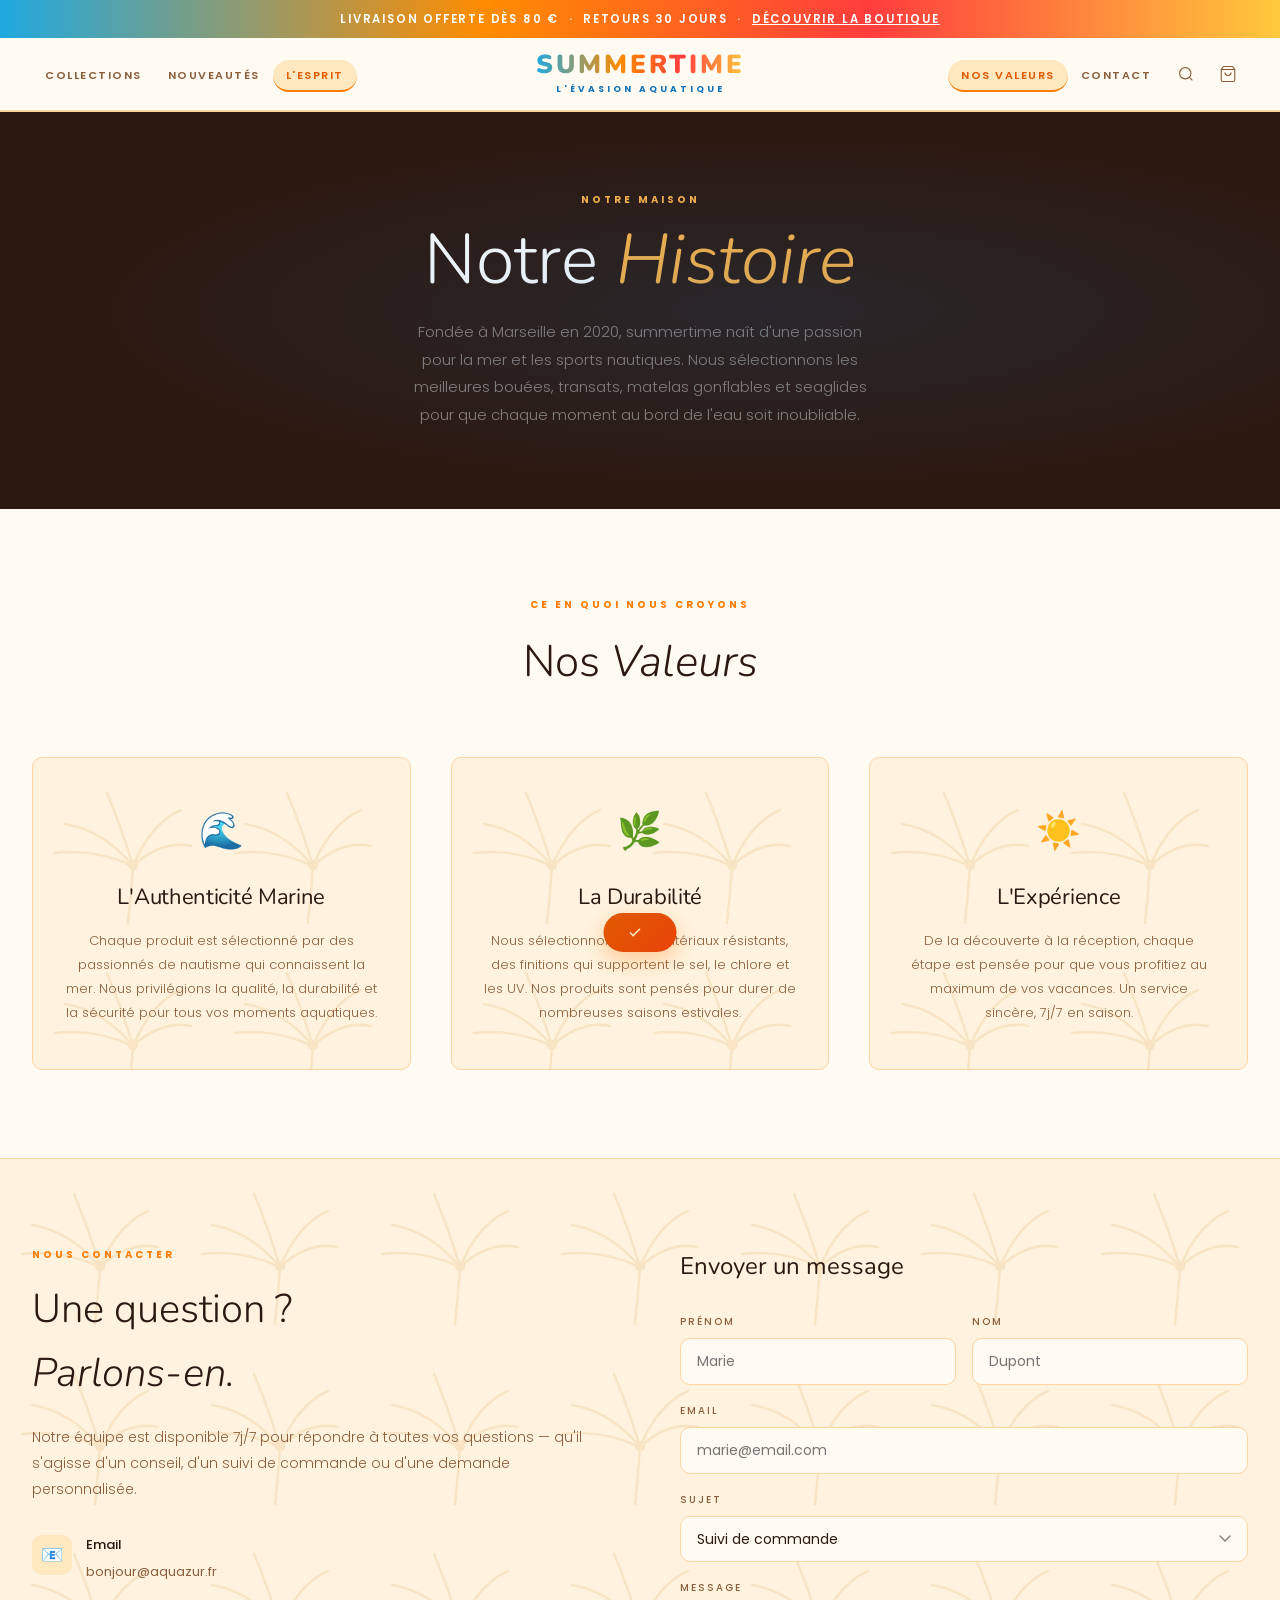
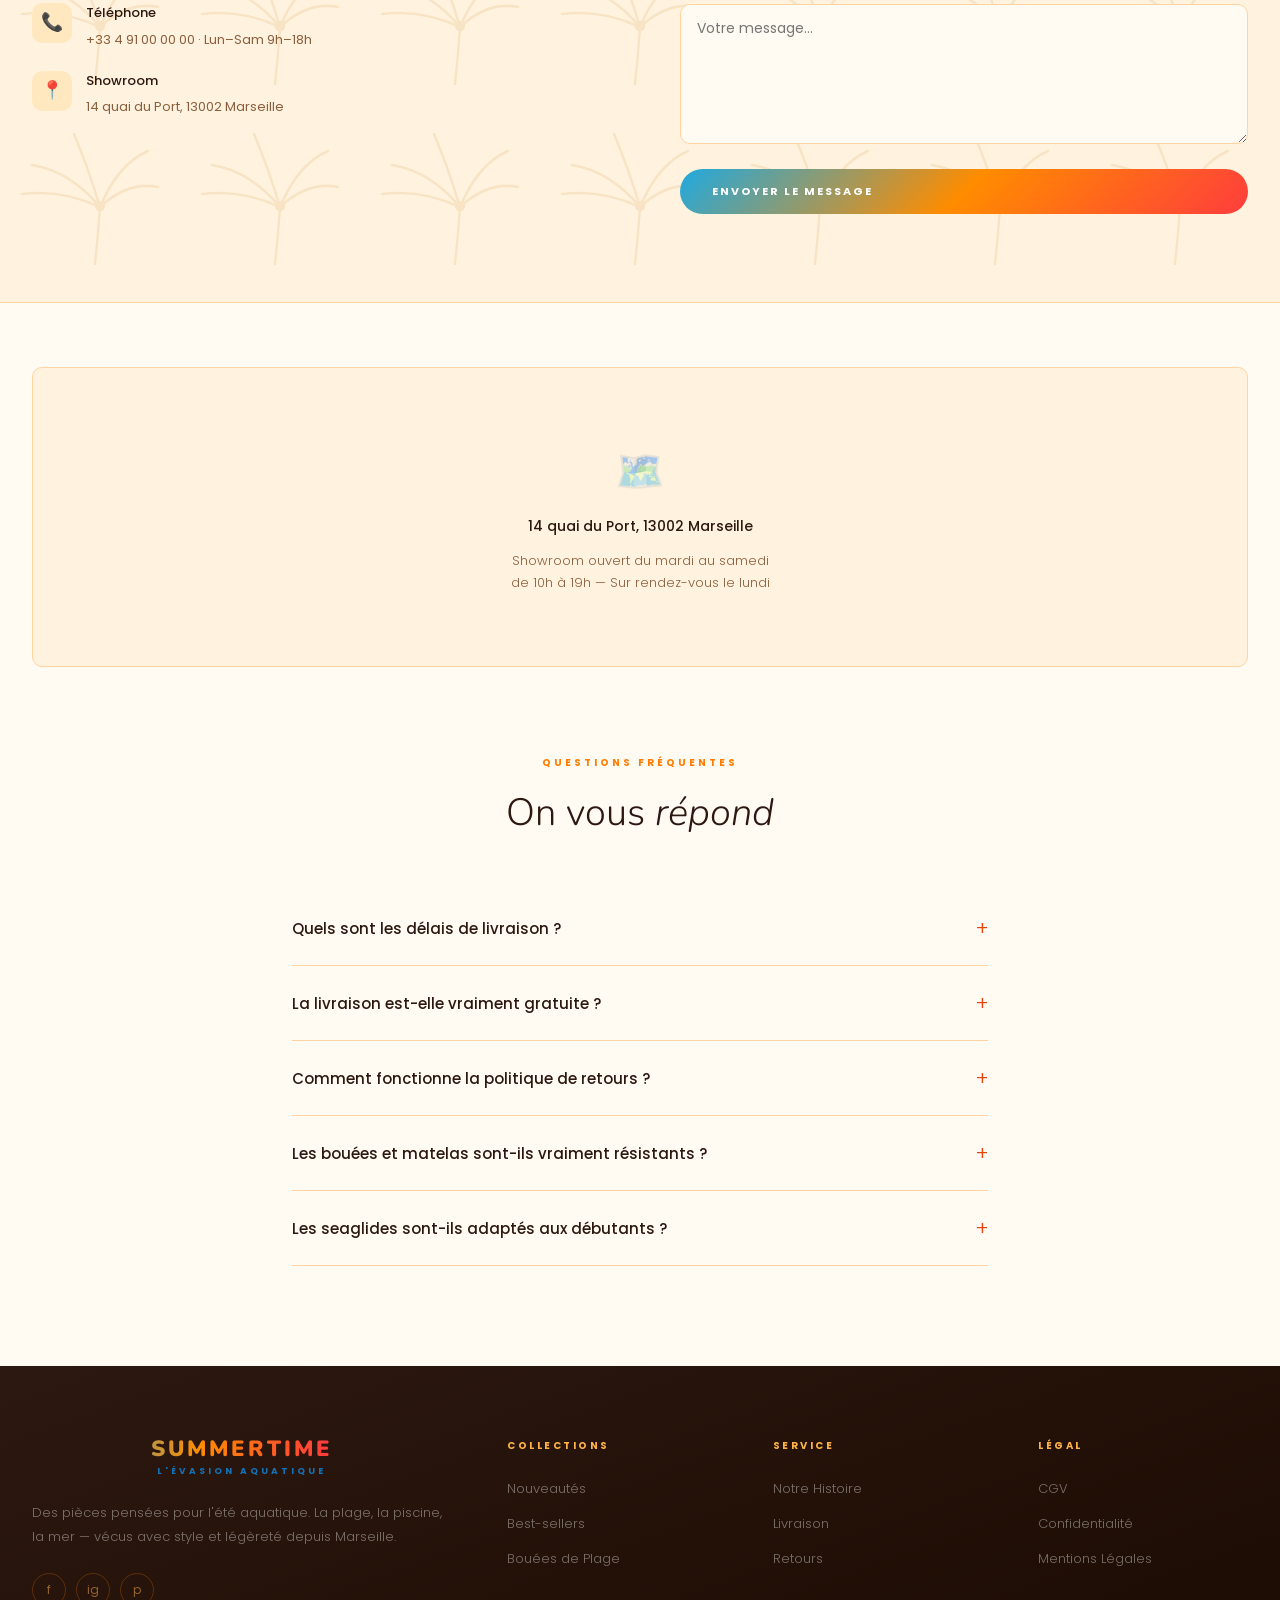
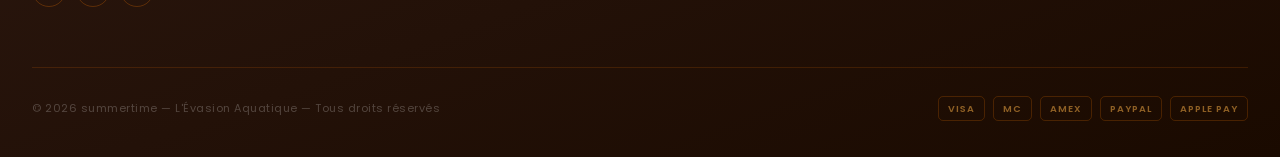
==== contact.html @ b4d2e788 "Add files via upload" ====
<!DOCTYPE html>
<html lang="fr">
<head>
<meta charset="UTF-8"><meta name="viewport" content="width=device-width,initial-scale=1.0">
<title>Contact & Notre Histoire — summertime</title>
<link rel="stylesheet" href="_base.css">
<style>
.page-hero{background:var(--charcoal);padding:80px 32px;text-align:center;position:relative;overflow:hidden}
.page-hero::after{content:'';position:absolute;inset:0;background:radial-gradient(ellipse at 60% 50%,rgba(27,108,168,.18),transparent 65%);pointer-events:none}
.page-hero .label{color:var(--gold-lt);margin-bottom:16px;position:relative}
.page-hero h1{font-family:'Nunito',sans-serif;font-size:clamp(40px,6vw,70px);font-weight:300;color:#fff;letter-spacing:0px;line-height:1.05;position:relative}
.page-hero h1 em{font-style:italic;color:var(--gold-lt)}
.page-hero p{color:rgba(255,255,255,.45);font-size:15px;max-width:480px;margin:20px auto 0;font-weight:300;line-height:1.85;position:relative}

.values{max-width:var(--max);margin:0 auto;padding:88px 32px}
.val-head{text-align:center;margin-bottom:60px}
.val-head h2{font-family:'Nunito',sans-serif;font-size:clamp(28px,4vw,44px);font-weight:300;letter-spacing:0px}
.val-head h2 em{font-style:italic}
.val-head .label{margin-bottom:14px}
.val-grid{display:grid;grid-template-columns:repeat(3,1fr);gap:40px}
.val-card{text-align:center;padding:44px 32px;background:var(--cream) var(--tropical-bg) repeat;background-size:180px 180px;border:1px solid var(--border);border-radius:var(--radius)}
.val-icon{font-size:36px;margin-bottom:20px;display:block}
.val-card h3{font-family:'Nunito',sans-serif;font-size:22px;font-weight:400;margin-bottom:14px;letter-spacing:-.3px}
.val-card p{font-size:13px;color:var(--stone);line-height:1.85;font-weight:300}

.contact-section{background:var(--cream) var(--tropical-bg) repeat;background-size:180px 180px;border-top:1px solid var(--border);border-bottom:1px solid var(--border)}
.contact-inner{max-width:var(--max);margin:0 auto;padding:88px 32px;display:grid;grid-template-columns:1fr 1fr;gap:80px;align-items:start}
.contact-info h2{font-family:'Nunito',sans-serif;font-size:clamp(28px,3.5vw,40px);font-weight:300;letter-spacing:0px;margin-bottom:20px}
.contact-info h2 em{font-style:italic}
.contact-info p{font-size:14px;color:var(--stone);line-height:1.85;margin-bottom:32px;font-weight:300}
.contact-detail{display:flex;align-items:flex-start;gap:14px;margin-bottom:20px}
.cd-icon{width:40px;height:40px;background:var(--blush);border-radius:var(--radius);display:flex;align-items:center;justify-content:center;font-size:18px;flex-shrink:0}
.cd-text strong{display:block;font-size:13px;font-weight:500;margin-bottom:3px}
.cd-text span{font-size:13px;color:var(--stone)}

.contact-form h3{font-family:'Nunito',sans-serif;font-size:24px;font-weight:400;margin-bottom:28px}
.form-group{margin-bottom:18px}
.form-row{display:grid;grid-template-columns:1fr 1fr;gap:16px;margin-bottom:18px}
.form-group label,.form-row label{display:block;font-size:10px;letter-spacing:2px;text-transform:uppercase;font-weight:500;color:var(--stone);margin-bottom:8px}
.form-group input,.form-group select,.form-group textarea,.form-row input{width:100%;padding:12px 16px;background:var(--ivory);border:1px solid var(--border);border-radius:var(--radius);font-size:14px;outline:none;transition:border-color var(--t);font-family:'Poppins',sans-serif;color:var(--charcoal)}
.form-group input:focus,.form-group select:focus,.form-group textarea:focus,.form-row input:focus{border-color:var(--ocean)}
.form-group textarea{resize:vertical;min-height:140px;line-height:1.6}
.form-group select{appearance:none;background-image:url("data:image/svg+xml,%3Csvg xmlns='http://www.w3.org/2000/svg' width='12' height='8' viewBox='0 0 12 8'%3E%3Cpath d='M1 1l5 5 5-5' stroke='%238C8178' stroke-width='1.5' fill='none' stroke-linecap='round'/%3E%3C/svg%3E");background-repeat:no-repeat;background-position:right 16px center;padding-right:40px;cursor:pointer}

.map-section{max-width:var(--max);margin:0 auto;padding:0 32px 88px}
.map-placeholder{background:var(--cream);border:1px solid var(--border);border-radius:var(--radius);height:300px;display:flex;flex-direction:column;align-items:center;justify-content:center;gap:12px;color:var(--stone)}
.map-placeholder span{font-size:40px;opacity:.4}
.map-placeholder p{font-size:13px;font-weight:300;text-align:center;line-height:1.7}
.map-address{font-size:14px;font-weight:500;color:var(--charcoal);text-align:center}

.faq{max-width:760px;margin:0 auto;padding:0 32px 100px}
.faq-head{text-align:center;margin-bottom:48px}
.faq-head h2{font-family:'Nunito',sans-serif;font-size:clamp(26px,3.5vw,38px);font-weight:300;letter-spacing:0px}
.faq-head h2 em{font-style:italic}
.faq-head .label{margin-bottom:12px}
.faq-item{border-bottom:1px solid var(--border)}
.faq-q{width:100%;background:none;border:none;padding:22px 0;text-align:left;cursor:pointer;display:flex;justify-content:space-between;align-items:center;font-family:'Poppins',sans-serif;font-size:15px;font-weight:500;color:var(--charcoal);transition:color var(--t)}
.faq-q:hover{color:var(--ocean)}
.faq-q .faq-ico{font-size:20px;font-weight:300;color:var(--ocean);transition:transform var(--t);flex-shrink:0}
.faq-a{max-height:0;overflow:hidden;transition:max-height .4s ease,padding .3s ease}
.faq-a p{font-size:14px;color:var(--stone);line-height:1.85;font-weight:300;padding-bottom:20px}
.faq-item.open .faq-a{max-height:200px}
.faq-item.open .faq-ico{transform:rotate(45deg)}

@media(max-width:1024px){.val-grid{grid-template-columns:1fr 1fr}.contact-inner{grid-template-columns:1fr;gap:48px}}
@media(max-width:640px){.val-grid{grid-template-columns:1fr}.values,.faq,.map-section{padding-left:16px;padding-right:16px}.contact-inner{padding:56px 16px}.form-row{grid-template-columns:1fr}}
</style>
</head>
<body>

<div class="announce">Livraison offerte dès 80 € &nbsp;·&nbsp; Retours 30 jours &nbsp;·&nbsp; <a href="boutique.html">Découvrir la boutique</a></div>

<header class="site-header" id="main-header">
  <div class="header-inner">
    <div class="nav-left"><nav class="site-nav"><a href="boutique.html">Collections</a><a href="boutique.html?filter=nouveautes">Nouveautés</a><a href="contact.html" class="active">L'Esprit</a></nav></div>
    <a href="index.html" class="logo"><span class="logo-main">summertime</span><span class="logo-sub">L'Évasion Aquatique</span></a>
    <div class="nav-right"><nav class="site-nav"><a href="contact.html" class="active">Nos Valeurs</a><a href="contact.html">Contact</a></nav>
      <div class="header-actions">
        <button class="btn-icon" onclick="openSearch()"><svg viewBox="0 0 24 24" fill="none" stroke="currentColor"><circle cx="11" cy="11" r="7.5"/><path d="M20.5 20.5l-4-4"/></svg></button>
        <button class="btn-icon" onclick="openCart()"><svg viewBox="0 0 24 24" fill="none" stroke="currentColor"><path d="M6 2L3 6v14a2 2 0 002 2h14a2 2 0 002-2V6l-3-4z"/><line x1="3" y1="6" x2="21" y2="6"/><path d="M16 10a4 4 0 01-8 0"/></svg><span class="cart-badge" id="cart-badge">0</span></button>
        <button class="btn-icon hamburger" onclick="toggleMenu()"><svg viewBox="0 0 24 24" fill="none" stroke="currentColor"><line x1="4" y1="7" x2="20" y2="7"/><line x1="4" y1="12" x2="20" y2="12"/><line x1="4" y1="17" x2="20" y2="17"/></svg></button>
      </div>
    </div>
  </div>
</header>

<div class="page-hero">
  <div class="label">Notre Maison</div>
  <h1>Notre <em>Histoire</em></h1>
  <p>Fondée à Marseille en 2020, summertime naît d'une passion pour la mer et les sports nautiques. Nous sélectionnons les meilleures bouées, transats, matelas gonflables et seaglides pour que chaque moment au bord de l'eau soit inoubliable.</p>
</div>

<section class="values" data-reveal>
  <div class="val-head">
    <div class="label">Ce en quoi nous croyons</div>
    <h2>Nos <em>Valeurs</em></h2>
  </div>
  <div class="val-grid">
    <div class="val-card"><span class="val-icon">🌊</span><h3>L'Authenticité Marine</h3><p>Chaque produit est sélectionné par des passionnés de nautisme qui connaissent la mer. Nous privilégions la qualité, la durabilité et la sécurité pour tous vos moments aquatiques.</p></div>
    <div class="val-card"><span class="val-icon">🌿</span><h3>La Durabilité</h3><p>Nous sélectionnons des matériaux résistants, des finitions qui supportent le sel, le chlore et les UV. Nos produits sont pensés pour durer de nombreuses saisons estivales.</p></div>
    <div class="val-card"><span class="val-icon">☀️</span><h3>L'Expérience</h3><p>De la découverte à la réception, chaque étape est pensée pour que vous profitiez au maximum de vos vacances. Un service sincère, 7j/7 en saison.</p></div>
  </div>
</section>

<div class="contact-section" data-reveal>
  <div class="contact-inner">
    <div class="contact-info">
      <div class="label" style="margin-bottom:14px">Nous contacter</div>
      <h2>Une question ?<br><em>Parlons-en.</em></h2>
      <p>Notre équipe est disponible 7j/7 pour répondre à toutes vos questions — qu'il s'agisse d'un conseil, d'un suivi de commande ou d'une demande personnalisée.</p>
      <div class="contact-detail"><div class="cd-icon">📧</div><div class="cd-text"><strong>Email</strong><span>bonjour@aquazur.fr</span></div></div>
      <div class="contact-detail"><div class="cd-icon">📞</div><div class="cd-text"><strong>Téléphone</strong><span>+33 4 91 00 00 00 · Lun–Sam 9h–18h</span></div></div>
      <div class="contact-detail"><div class="cd-icon">📍</div><div class="cd-text"><strong>Showroom</strong><span>14 quai du Port, 13002 Marseille</span></div></div>
    </div>
    <div class="contact-form">
      <h3>Envoyer un message</h3>
      <form onsubmit="event.preventDefault();showToast('Message envoyé ! Nous vous répondons sous 24h.')">
        <div class="form-row">
          <div><label>Prénom</label><input type="text" placeholder="Marie" required></div>
          <div><label>Nom</label><input type="text" placeholder="Dupont" required></div>
        </div>
        <div class="form-group"><label>Email</label><input type="email" placeholder="marie@email.com" required></div>
        <div class="form-group"><label>Sujet</label>
          <select><option>Suivi de commande</option><option>Question produit</option><option>Retour / Échange</option><option>Partenariat</option><option>Autre</option></select>
        </div>
        <div class="form-group"><label>Message</label><textarea placeholder="Votre message…" required></textarea></div>
        <button type="submit" class="btn-dark" style="width:100%">Envoyer le message</button>
      </form>
    </div>
  </div>
</div>

<div class="map-section" style="padding-top:64px" data-reveal>
  <div class="map-placeholder">
    <span>🗺️</span>
    <div class="map-address">14 quai du Port, 13002 Marseille</div>
    <p>Showroom ouvert du mardi au samedi<br>de 10h à 19h — Sur rendez-vous le lundi</p>
  </div>
</div>

<section class="faq" data-reveal>
  <div class="faq-head">
    <div class="label">Questions fréquentes</div>
    <h2>On vous <em>répond</em></h2>
  </div>
  <div class="faq-item"><button class="faq-q" onclick="toggleFaq(this)">Quels sont les délais de livraison ? <span class="faq-ico">+</span></button><div class="faq-a"><p>Toutes les commandes sont expédiées sous 24h ouvrées depuis notre entrepôt marseillais. La livraison standard est effectuée en 2 à 4 jours ouvrés en France métropolitaine. Une option express (24h) est disponible au moment du paiement.</p></div></div>
  <div class="faq-item"><button class="faq-q" onclick="toggleFaq(this)">La livraison est-elle vraiment gratuite ? <span class="faq-ico">+</span></button><div class="faq-a"><p>Oui ! La livraison standard est offerte pour toute commande dès 80 € d'achat. En dessous de ce montant, une participation forfaitaire de 5,90 € est demandée.</p></div></div>
  <div class="faq-item"><button class="faq-q" onclick="toggleFaq(this)">Comment fonctionne la politique de retours ? <span class="faq-ico">+</span></button><div class="faq-a"><p>Vous disposez de 30 jours à compter de la réception pour nous retourner tout article qui ne vous satisferait pas. Les retours sont gratuits. Le remboursement intégral est effectué sous 5 jours ouvrés après réception du colis retour.</p></div></div>
  <div class="faq-item"><button class="faq-q" onclick="toggleFaq(this)">Les bouées et matelas sont-ils vraiment résistants ? <span class="faq-ico">+</span></button><div class="faq-a"><p>Absolument. Nous sélectionnons uniquement des produits en PVC haute résistance, résistants aux UV, au chlore et à l'eau salée. Chaque produit est certifié CE et testé pour assurer votre sécurité en mer et en piscine.</p></div></div>
  <div class="faq-item"><button class="faq-q" onclick="toggleFaq(this)">Les seaglides sont-ils adaptés aux débutants ? <span class="faq-ico">+</span></button><div class="faq-a"><p>Oui, notre gamme Seaglide Explorer Junior est spécialement conçue pour les enfants dès 10 ans et les débutants. Nos équipes peuvent vous conseiller sur le modèle le plus adapté à votre niveau et à votre usage. Contactez-nous pour un conseil personnalisé.</p></div></div>
</section>

<footer class="site-footer"><div class="footer-inner">
  <div class="footer-grid">
    <div class="footer-brand"><a href="index.html" class="logo"><span class="logo-main">summertime</span><span class="logo-sub">L'Évasion Aquatique</span></a><p>Des pièces pensées pour l'été aquatique. La plage, la piscine, la mer — vécus avec style et légèreté depuis Marseille.</p><div class="footer-socials"><a href="#" class="footer-social">f</a><a href="#" class="footer-social">ig</a><a href="#" class="footer-social">p</a></div></div>
    <div class="footer-col"><h5>Collections</h5><ul><li><a href="boutique.html?filter=nouveautes">Nouveautés</a></li><li><a href="boutique.html">Best-sellers</a></li><li><a href="boutique.html">Bouées de Plage</a></li></ul></div>
    <div class="footer-col"><h5>Service</h5><ul><li><a href="contact.html">Notre Histoire</a></li><li><a href="contact.html">Livraison</a></li><li><a href="contact.html">Retours</a></li></ul></div>
    <div class="footer-col"><h5>Légal</h5><ul><li><a href="#">CGV</a></li><li><a href="#">Confidentialité</a></li><li><a href="#">Mentions Légales</a></li></ul></div>
  </div>
  <div class="footer-bottom"><p>© 2026 summertime — L'Évasion Aquatique — Tous droits réservés</p><div class="pay-row"><span class="pay-chip">VISA</span><span class="pay-chip">MC</span><span class="pay-chip">AMEX</span><span class="pay-chip">PAYPAL</span><span class="pay-chip">APPLE PAY</span></div></div>
</div></footer>

<div class="overlay" id="overlay" onclick="closeCart()"></div>
<div class="cart-drawer" id="cart-drawer">
  <div class="cart-head"><h3>Votre Sélection <span id="cart-label" style="font-family:'Poppins';font-size:13px;color:var(--stone);font-weight:400"></span></h3><button class="cart-close" onclick="closeCart()">✕</button></div>
  <div class="cart-body" id="cart-body"></div>
  <div class="cart-foot" id="cart-foot" style="display:none"><div class="cart-sub"><span>Sous-total</span><strong id="cart-total"></strong></div><p class="cart-note">Livraison calculée à l'étape suivante</p><button class="btn-checkout" onclick="checkout()">Finaliser la commande</button></div>
</div>
<div class="toast" id="toast"><svg viewBox="0 0 24 24" fill="none" stroke="currentColor" stroke-width="2.5"><polyline points="20 6 9 17 4 12"/></svg><span id="toast-msg"></span></div>

<script src="products.js"></script>
<script src="_cart.js"></script>
<script>
function toggleFaq(btn){
  const item=btn.closest('.faq-item');
  const wasOpen=item.classList.contains('open');
  document.querySelectorAll('.faq-item').forEach(i=>i.classList.remove('open'));
  if(!wasOpen) item.classList.add('open');
}
renderCart();
window.addEventListener('scroll',()=>{
  document.getElementById('main-header').classList.toggle('scrolled',scrollY>60);
});
function toggleMenu(){const nav=document.querySelector('.nav-left');if(!nav)return;if(nav.style.display==='flex'){nav.style.display='';}else{nav.style.cssText='display:flex;flex-direction:column;position:absolute;top:72px;left:0;right:0;background:var(--ivory);padding:20px 24px;border-bottom:2px solid var(--border);gap:4px;z-index:99;';}}
</script>
</body></html>
---- _base.css ----
@import url('https://fonts.googleapis.com/css2?family=Nunito:wght@400;600;700;800;900&family=Poppins:wght@300;400;500;600&display=swap');

/* ── FOND TROPICAL (palmier) — appliqué sur tous les fonds beige/crème ── */
:root {
  --tropical-bg: url("data:image/svg+xml,%3Csvg xmlns='http://www.w3.org/2000/svg' width='180' height='180' viewBox='0 0 180 180'%3E%3Cg opacity='.12' stroke='%23C47800' stroke-width='2.5' fill='none' stroke-linecap='round'%3E%3Cpath d='M95 165 Q98 138 100 108'/%3E%3Cpath d='M100 108 Q70 72 32 66'/%3E%3Cpath d='M100 108 Q118 65 148 52'/%3E%3Cpath d='M100 108 Q88 68 74 35'/%3E%3Cpath d='M100 108 Q128 82 158 88'/%3E%3Cpath d='M100 108 Q62 90 22 95'/%3E%3Ccircle cx='100' cy='107' r='4' fill='%23C47800'/%3E%3C/g%3E%3C/svg%3E");
}

*, *::before, *::after { box-sizing: border-box; margin: 0; padding: 0; }

:root {
  --cream:    #FFF3E0;
  --ivory:    #FFFBF2;
  --white:    #FFFFFF;
  --gold:     #FF7C00;
  --gold-lt:  #FFB347;
  --gold-dk:  #E05A00;
  --charcoal: #2C1810;
  --stone:    #8B5E3C;
  --pebble:   #C49A6C;
  --blush:    #FFE8C0;
  --border:   #FFD4A0;
  --ocean:    #E8430A;
  --teal:     #FF8C00;
  --coral:    #FF3D3D;
  --sand:     #FFE4B5;
  --blue:     #1FA9E0;
  --blue-dk:  #1273B8;
  --red:      #FF3D3D;
  --yellow:   #FFC93C;
  --radius:   10px;
  --shadow:   0 2px 20px rgba(255,124,0,.10);
  --shadow-lg:0 8px 48px rgba(255,124,0,.18);
  --t:        .28s cubic-bezier(.4,0,.2,1);
  --max:      1360px;
}

html { scroll-behavior: smooth; font-size: 15px; }
body { font-family: 'Poppins', sans-serif; background: var(--ivory); color: var(--charcoal); -webkit-font-smoothing: antialiased; line-height: 1.6; }

/* ANNOUNCE */
.announce { background: linear-gradient(90deg, #1FA9E0 0%, #FF8C00 38%, #FF3D3D 68%, #FFC93C 100%); color: #fff; text-align: center; padding: 10px 24px; font-size: 11.5px; letter-spacing: 1.8px; text-transform: uppercase; font-weight: 600; }
.announce a { color: #fff; text-decoration: underline; }

/* HEADER */
.site-header { position: sticky; top: 0; z-index: 100; background: rgba(255,251,242,.97); backdrop-filter: blur(14px); border-bottom: 2px solid var(--border); transition: box-shadow var(--t); }
.site-header.scrolled { box-shadow: 0 2px 24px rgba(255,124,0,.13); }
.header-inner { max-width: var(--max); margin: 0 auto; display: grid; grid-template-columns: 1fr auto 1fr; align-items: center; padding: 0 32px; height: 72px; }
.nav-left, .nav-right { display: flex; align-items: center; gap: 2px; }
.nav-right { justify-content: flex-end; }
.site-nav a { font-size: 11px; letter-spacing: 1.5px; text-transform: uppercase; color: var(--stone); text-decoration: none; font-weight: 600; padding: 7px 13px; border-radius: 20px; transition: color var(--t), background var(--t); }
.site-nav a:hover, .site-nav a.active { color: var(--gold-dk); background: var(--blush); }
.site-nav a.active { border-bottom: 2px solid var(--gold); }

.logo { text-align: center; text-decoration: none; color: var(--charcoal); display: block; }
.logo-main { font-family: 'Nunito', sans-serif; font-size: 26px; font-weight: 900; letter-spacing: 3px; text-transform: uppercase; display: block; line-height: 1; background: linear-gradient(90deg, #1FA9E0 0%, #FF8C00 40%, #FF3D3D 70%, #FFC93C 100%); -webkit-background-clip: text; background-clip: text; -webkit-text-fill-color: transparent; color: var(--gold-dk); }
.logo-sub { font-size: 9px; letter-spacing: 3px; text-transform: uppercase; color: var(--blue-dk); font-weight: 700; display: block; margin-top: 4px; }

.header-actions { display: flex; align-items: center; gap: 2px; }
.btn-icon { width: 40px; height: 40px; border: none; background: none; border-radius: 20px; cursor: pointer; display: flex; align-items: center; justify-content: center; color: var(--stone); position: relative; transition: color var(--t), background var(--t); }
.btn-icon:hover { color: var(--gold-dk); background: var(--blush); }
.btn-icon svg { width: 18px; height: 18px; stroke-width: 1.5; }
.cart-badge { position: absolute; top: 6px; right: 6px; width: 14px; height: 14px; border-radius: 50%; background: var(--coral); color: #fff; font-size: 8px; font-weight: 700; display: flex; align-items: center; justify-content: center; opacity: 0; transform: scale(0); transition: all .2s cubic-bezier(.34,1.56,.64,1); }
.cart-badge.visible { opacity: 1; transform: scale(1); }
.hamburger { display: none; }

/* FOOTER */
.site-footer { background: linear-gradient(160deg, #2C1810, #1A0A00); color: #fff; padding: 72px 32px 36px; }
.footer-inner { max-width: var(--max); margin: 0 auto; }
.footer-grid { display: grid; grid-template-columns: 2fr 1fr 1fr 1fr; gap: 56px; margin-bottom: 60px; }
.footer-brand .logo-main { color: var(--gold-lt); font-size: 22px; letter-spacing: 3px; }
.footer-brand p { color: rgba(255,255,255,.4); font-size: 13px; margin-top: 22px; line-height: 1.85; font-weight: 300; }
.footer-socials { display: flex; gap: 10px; margin-top: 24px; }
.footer-social { width: 34px; height: 34px; border: 1px solid rgba(255,124,0,.25); border-radius: 50%; display: flex; align-items: center; justify-content: center; color: rgba(255,179,71,.5); font-size: 12px; text-decoration: none; transition: all var(--t); }
.footer-social:hover { border-color: var(--gold); color: var(--gold); }
.footer-col h5 { font-size: 10px; letter-spacing: 2.5px; text-transform: uppercase; color: var(--gold-lt); font-weight: 700; margin-bottom: 22px; }
.footer-col ul { list-style: none; display: flex; flex-direction: column; gap: 11px; }
.footer-col ul a { color: rgba(255,255,255,.4); font-size: 13px; text-decoration: none; font-weight: 300; transition: color var(--t); }
.footer-col ul a:hover { color: var(--gold-lt); }
.footer-bottom { border-top: 1px solid rgba(255,124,0,.15); padding-top: 28px; display: flex; justify-content: space-between; align-items: center; flex-wrap: wrap; gap: 14px; }
.footer-bottom p { font-size: 11px; color: rgba(255,255,255,.22); letter-spacing: .5px; }
.pay-row { display: flex; gap: 8px; }
.pay-chip { padding: 4px 9px; border: 1px solid rgba(255,124,0,.2); border-radius: 5px; font-size: 9.5px; color: rgba(255,179,71,.5); letter-spacing: 1px; font-weight: 600; }

/* BUTTONS */
.btn-dark { display: inline-flex; align-items: center; gap: 10px; padding: 14px 32px; background: linear-gradient(135deg, #1FA9E0 0%, #FF8C00 50%, #FF3D3D 100%); color: #fff; font-size: 11px; letter-spacing: 2px; text-transform: uppercase; font-weight: 700; text-decoration: none; border: none; cursor: pointer; transition: all var(--t); font-family: 'Poppins', sans-serif; border-radius: 30px; }
.btn-dark:hover { transform: translateY(-2px); box-shadow: 0 8px 24px rgba(255,124,0,.4); filter: brightness(1.05); }
.btn-ghost { display: inline-flex; align-items: center; gap: 10px; padding: 13px 32px; background: transparent; color: var(--gold-dk); font-size: 11px; letter-spacing: 2px; text-transform: uppercase; font-weight: 700; text-decoration: none; cursor: pointer; border: 2px solid var(--gold); transition: all var(--t); font-family: 'Poppins', sans-serif; border-radius: 30px; }
.btn-ghost:hover { background: var(--gold); color: #fff; }

/* LABEL */
.label { font-size: 10px; letter-spacing: 3px; text-transform: uppercase; color: var(--gold); font-weight: 700; }

/* CART DRAWER */
.overlay { position: fixed; inset: 0; background: rgba(44,24,16,.5); z-index: 199; opacity: 0; pointer-events: none; transition: opacity var(--t); backdrop-filter: blur(3px); }
.overlay.open { opacity: 1; pointer-events: all; }
.cart-drawer { position: fixed; top: 0; right: 0; bottom: 0; width: 440px; max-width: 100vw; background: var(--ivory); z-index: 200; display: flex; flex-direction: column; transform: translateX(100%); transition: transform .32s cubic-bezier(.4,0,.2,1); border-left: 3px solid var(--border); }
.cart-drawer.open { transform: translateX(0); }
.cart-head { padding: 26px 28px 18px; border-bottom: 2px solid var(--border); display: flex; justify-content: space-between; align-items: center; background: var(--cream) var(--tropical-bg) repeat; background-size: 180px 180px; }
.cart-head h3 { font-family: 'Nunito', sans-serif; font-size: 22px; font-weight: 800; color: var(--gold-dk); }
.cart-close { width: 34px; height: 34px; border: 2px solid var(--border); background: none; cursor: pointer; font-size: 15px; color: var(--stone); border-radius: 50%; display: flex; align-items: center; justify-content: center; transition: all var(--t); }
.cart-close:hover { border-color: var(--coral); color: var(--coral); }
.cart-body { flex: 1; overflow-y: auto; padding: 22px 28px; }
.cart-empty { display: flex; flex-direction: column; align-items: center; justify-content: center; height: 100%; gap: 14px; color: var(--pebble); text-align: center; }
.cart-empty svg { width: 42px; height: 42px; opacity: .3; stroke-width: 1; }
.cart-empty p { font-size: 13px; font-weight: 500; }
.cart-items { display: flex; flex-direction: column; gap: 18px; }
.cart-item { display: grid; grid-template-columns: 78px 1fr auto; gap: 12px; align-items: start; padding-bottom: 18px; border-bottom: 1px solid var(--border); }
.cart-item:last-child { border-bottom: none; }
.ci-img { width: 78px; height: 78px; background: var(--cream); border-radius: var(--radius); border: 2px solid var(--border); position: relative; overflow: hidden; flex-shrink: 0; }
.ci-name { font-size: 13px; font-weight: 600; margin-bottom: 3px; }
.ci-price { font-size: 12px; color: var(--gold-dk); font-weight: 600; margin-bottom: 10px; }
.ci-qty { display: flex; align-items: center; gap: 9px; }
.qty-btn { width: 26px; height: 26px; border: 2px solid var(--border); background: none; cursor: pointer; font-size: 14px; display: flex; align-items: center; justify-content: center; color: var(--stone); transition: all var(--t); border-radius: 50%; }
.qty-btn:hover { border-color: var(--gold); color: var(--gold); background: var(--blush); }
.qty-val { font-size: 13px; font-weight: 700; min-width: 18px; text-align: center; }
.ci-remove { background: none; border: none; cursor: pointer; color: var(--pebble); font-size: 15px; padding: 4px; transition: color var(--t); }
.ci-remove:hover { color: var(--coral); }
.cart-foot { padding: 18px 28px 26px; border-top: 2px solid var(--border); background: var(--cream) var(--tropical-bg) repeat; background-size: 180px 180px; }
.cart-sub { display: flex; justify-content: space-between; align-items: baseline; margin-bottom: 8px; }
.cart-sub span { font-size: 11px; letter-spacing: 1px; text-transform: uppercase; color: var(--stone); font-weight: 600; }
.cart-sub strong { font-family: 'Nunito', sans-serif; font-size: 26px; font-weight: 800; color: var(--gold-dk); }
.cart-note { font-size: 11px; color: var(--pebble); margin-bottom: 18px; }
.btn-checkout { width: 100%; padding: 15px; background: linear-gradient(135deg, #1FA9E0 0%, #FF8C00 50%, #FF3D3D 100%); color: #fff; border: none; font-size: 11px; letter-spacing: 2px; text-transform: uppercase; font-weight: 700; cursor: pointer; transition: all var(--t); font-family: 'Poppins', sans-serif; border-radius: 30px; }
.btn-checkout:hover { transform: translateY(-1px); box-shadow: 0 6px 20px rgba(255,124,0,.4); }

/* TOAST */
.toast { position: fixed; bottom: 28px; left: 50%; transform: translateX(-50%) translateY(80px); background: linear-gradient(135deg, var(--gold-dk), var(--ocean)); color: #fff; padding: 12px 24px; font-size: 12px; letter-spacing: .8px; z-index: 300; display: flex; align-items: center; gap: 10px; transition: transform .3s cubic-bezier(.34,1.56,.64,1); white-space: nowrap; box-shadow: 0 8px 24px rgba(255,124,0,.35); border-radius: 30px; font-weight: 600; }
.toast.show { transform: translateX(-50%) translateY(0); }
.toast svg { width: 15px; height: 15px; color: #FFE8C0; flex-shrink: 0; }

/* REVEAL */
[data-reveal] { opacity: 0; transform: translateY(24px); transition: opacity .6s ease, transform .6s ease; }
[data-reveal].revealed { opacity: 1; transform: none; }

/* TRUST BAR */
.trust-strip { background: var(--cream) var(--tropical-bg) repeat; background-size: 180px 180px; border-top: 2px solid var(--border); border-bottom: 2px solid var(--border); }
.trust-inner { max-width: var(--max); margin: 0 auto; display: grid; grid-template-columns: repeat(4, 1fr); }
.trust-item { display: flex; align-items: center; gap: 13px; padding: 20px 24px; border-right: 1px solid var(--border); }
.trust-item:last-child { border-right: none; }
.trust-icon { font-size: 24px; }
.trust-item strong { font-size: 12px; font-weight: 700; display: block; color: var(--charcoal); }
.trust-item span { font-size: 11px; color: var(--stone); margin-top: 1px; display: block; }

/* RESPONSIVE */
@media (max-width: 1024px) { .footer-grid { grid-template-columns: 1fr 1fr; gap: 36px; } .trust-inner { grid-template-columns: repeat(2, 1fr); } .trust-item:nth-child(2) { border-right: none; } }
@media (max-width: 768px) { .header-inner { grid-template-columns: auto 1fr auto; padding: 0 16px; } .nav-left { display: none; } .hamburger { display: flex; } .logo-main { font-size: 20px; letter-spacing: 2px; } .footer-grid { grid-template-columns: 1fr; gap: 28px; } .cart-drawer { width: 100vw; } }
@media (max-width: 480px) { .trust-inner { grid-template-columns: 1fr 1fr; } .trust-item:nth-child(2) { border-right: none; } }
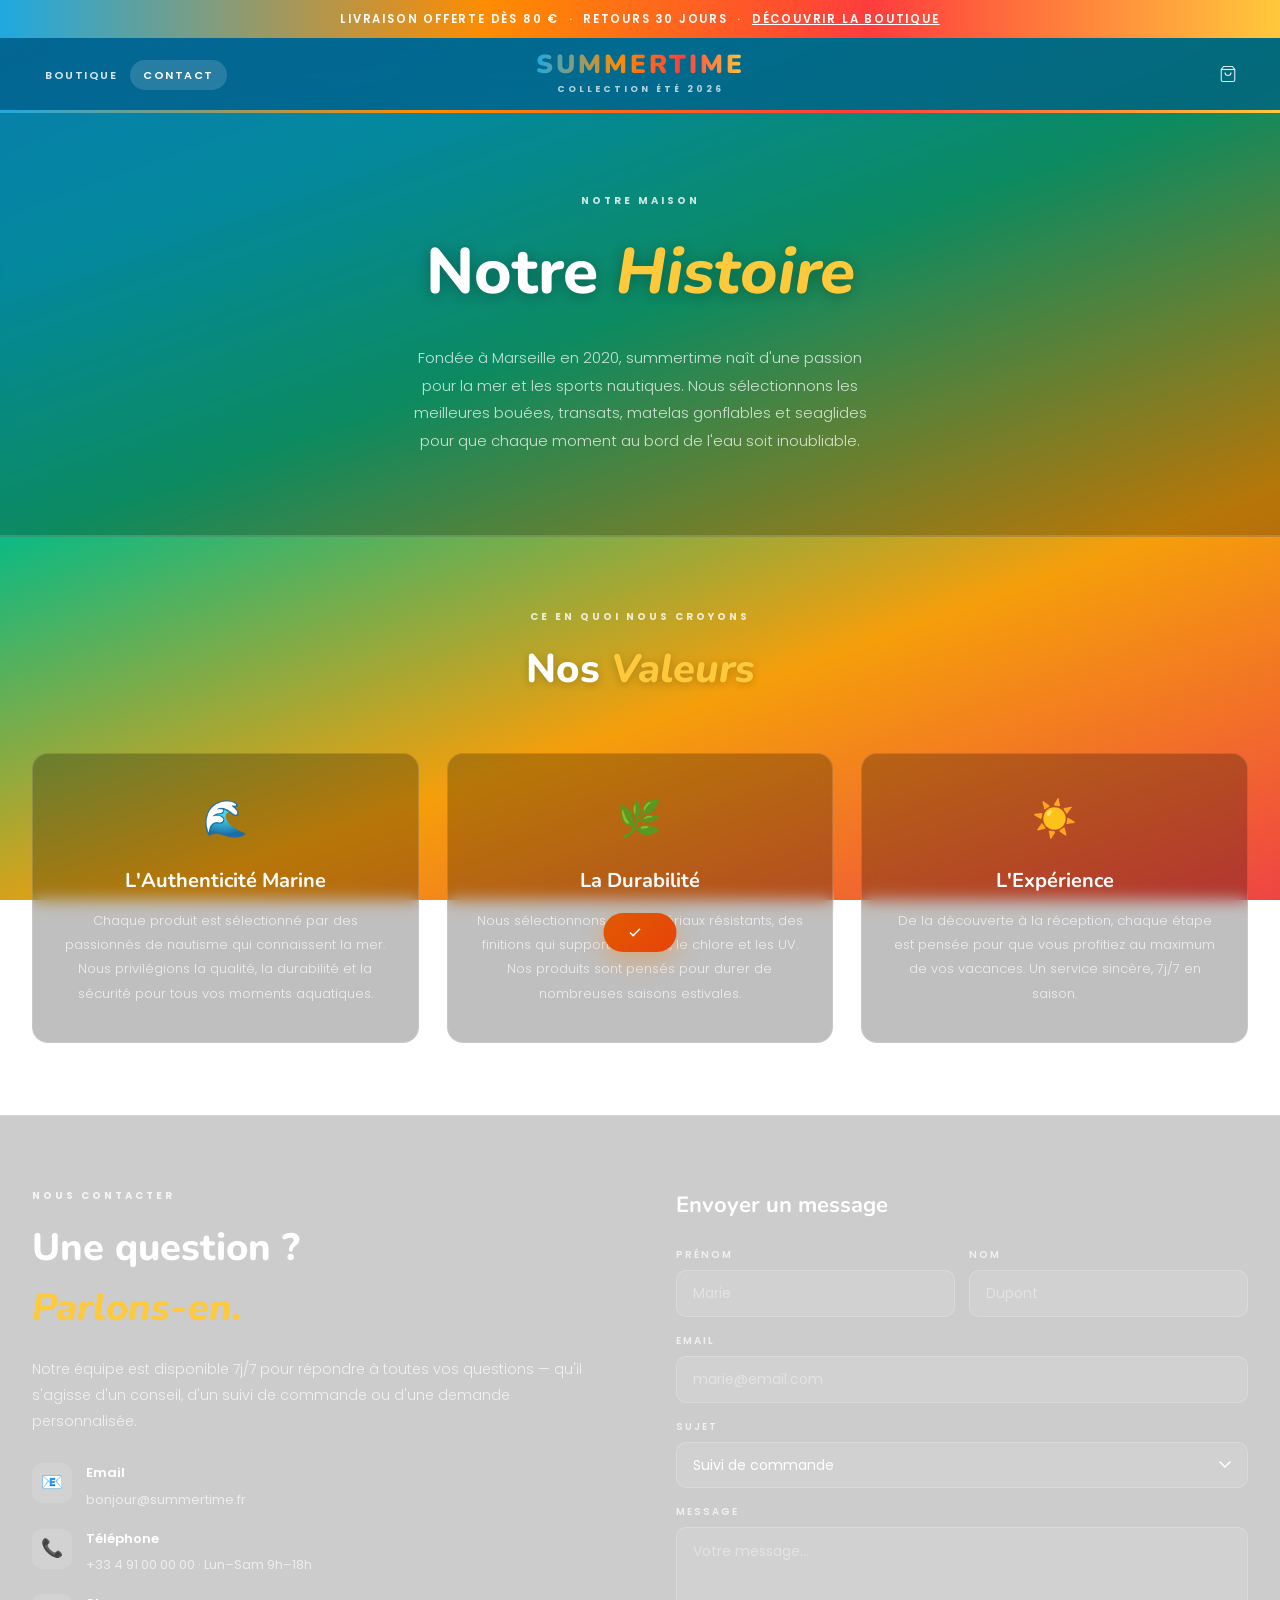
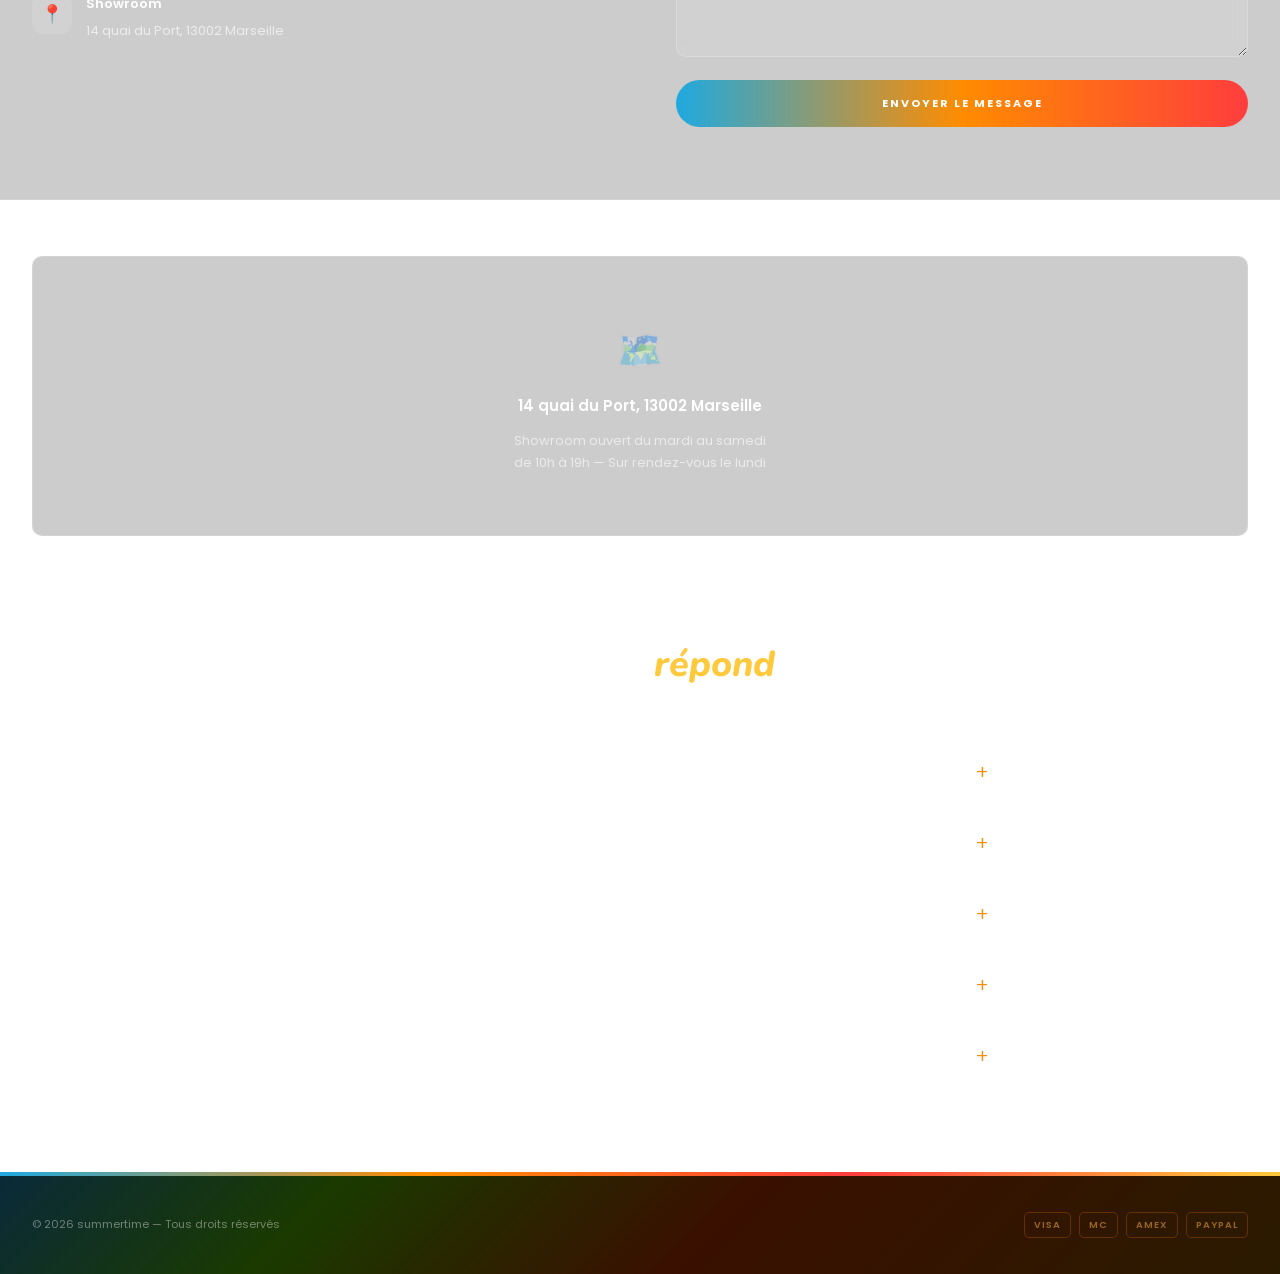
==== commit 1143a60f: "Update contact.html" ====
--- a/contact.html
+++ b/contact.html
@@ -1,83 +1,179 @@
+
 <!DOCTYPE html>
 <html lang="fr">
 <head>
 <meta charset="UTF-8"><meta name="viewport" content="width=device-width,initial-scale=1.0">
 <title>Contact & Notre Histoire — summertime</title>
-<link rel="stylesheet" href="_base.css">
+<link rel="preconnect" href="https://fonts.googleapis.com">
+<link href="https://fonts.googleapis.com/css2?family=Nunito:wght@400;600;700;800;900&family=Poppins:wght@300;400;500;600&display=swap" rel="stylesheet">
 <style>
-.page-hero{background:var(--charcoal);padding:80px 32px;text-align:center;position:relative;overflow:hidden}
-.page-hero::after{content:'';position:absolute;inset:0;background:radial-gradient(ellipse at 60% 50%,rgba(27,108,168,.18),transparent 65%);pointer-events:none}
-.page-hero .label{color:var(--gold-lt);margin-bottom:16px;position:relative}
-.page-hero h1{font-family:'Nunito',sans-serif;font-size:clamp(40px,6vw,70px);font-weight:300;color:#fff;letter-spacing:0px;line-height:1.05;position:relative}
-.page-hero h1 em{font-style:italic;color:var(--gold-lt)}
-.page-hero p{color:rgba(255,255,255,.45);font-size:15px;max-width:480px;margin:20px auto 0;font-weight:300;line-height:1.85;position:relative}
-
-.values{max-width:var(--max);margin:0 auto;padding:88px 32px}
-.val-head{text-align:center;margin-bottom:60px}
-.val-head h2{font-family:'Nunito',sans-serif;font-size:clamp(28px,4vw,44px);font-weight:300;letter-spacing:0px}
-.val-head h2 em{font-style:italic}
-.val-head .label{margin-bottom:14px}
-.val-grid{display:grid;grid-template-columns:repeat(3,1fr);gap:40px}
-.val-card{text-align:center;padding:44px 32px;background:var(--cream) var(--tropical-bg) repeat;background-size:180px 180px;border:1px solid var(--border);border-radius:var(--radius)}
-.val-icon{font-size:36px;margin-bottom:20px;display:block}
-.val-card h3{font-family:'Nunito',sans-serif;font-size:22px;font-weight:400;margin-bottom:14px;letter-spacing:-.3px}
-.val-card p{font-size:13px;color:var(--stone);line-height:1.85;font-weight:300}
-
-.contact-section{background:var(--cream) var(--tropical-bg) repeat;background-size:180px 180px;border-top:1px solid var(--border);border-bottom:1px solid var(--border)}
-.contact-inner{max-width:var(--max);margin:0 auto;padding:88px 32px;display:grid;grid-template-columns:1fr 1fr;gap:80px;align-items:start}
-.contact-info h2{font-family:'Nunito',sans-serif;font-size:clamp(28px,3.5vw,40px);font-weight:300;letter-spacing:0px;margin-bottom:20px}
-.contact-info h2 em{font-style:italic}
-.contact-info p{font-size:14px;color:var(--stone);line-height:1.85;margin-bottom:32px;font-weight:300}
-.contact-detail{display:flex;align-items:flex-start;gap:14px;margin-bottom:20px}
-.cd-icon{width:40px;height:40px;background:var(--blush);border-radius:var(--radius);display:flex;align-items:center;justify-content:center;font-size:18px;flex-shrink:0}
-.cd-text strong{display:block;font-size:13px;font-weight:500;margin-bottom:3px}
-.cd-text span{font-size:13px;color:var(--stone)}
-
-.contact-form h3{font-family:'Nunito',sans-serif;font-size:24px;font-weight:400;margin-bottom:28px}
-.form-group{margin-bottom:18px}
-.form-row{display:grid;grid-template-columns:1fr 1fr;gap:16px;margin-bottom:18px}
-.form-group label,.form-row label{display:block;font-size:10px;letter-spacing:2px;text-transform:uppercase;font-weight:500;color:var(--stone);margin-bottom:8px}
-.form-group input,.form-group select,.form-group textarea,.form-row input{width:100%;padding:12px 16px;background:var(--ivory);border:1px solid var(--border);border-radius:var(--radius);font-size:14px;outline:none;transition:border-color var(--t);font-family:'Poppins',sans-serif;color:var(--charcoal)}
-.form-group input:focus,.form-group select:focus,.form-group textarea:focus,.form-row input:focus{border-color:var(--ocean)}
-.form-group textarea{resize:vertical;min-height:140px;line-height:1.6}
-.form-group select{appearance:none;background-image:url("data:image/svg+xml,%3Csvg xmlns='http://www.w3.org/2000/svg' width='12' height='8' viewBox='0 0 12 8'%3E%3Cpath d='M1 1l5 5 5-5' stroke='%238C8178' stroke-width='1.5' fill='none' stroke-linecap='round'/%3E%3C/svg%3E");background-repeat:no-repeat;background-position:right 16px center;padding-right:40px;cursor:pointer}
-
-.map-section{max-width:var(--max);margin:0 auto;padding:0 32px 88px}
-.map-placeholder{background:var(--cream);border:1px solid var(--border);border-radius:var(--radius);height:300px;display:flex;flex-direction:column;align-items:center;justify-content:center;gap:12px;color:var(--stone)}
-.map-placeholder span{font-size:40px;opacity:.4}
-.map-placeholder p{font-size:13px;font-weight:300;text-align:center;line-height:1.7}
-.map-address{font-size:14px;font-weight:500;color:var(--charcoal);text-align:center}
-
-.faq{max-width:760px;margin:0 auto;padding:0 32px 100px}
-.faq-head{text-align:center;margin-bottom:48px}
-.faq-head h2{font-family:'Nunito',sans-serif;font-size:clamp(26px,3.5vw,38px);font-weight:300;letter-spacing:0px}
-.faq-head h2 em{font-style:italic}
-.faq-head .label{margin-bottom:12px}
-.faq-item{border-bottom:1px solid var(--border)}
-.faq-q{width:100%;background:none;border:none;padding:22px 0;text-align:left;cursor:pointer;display:flex;justify-content:space-between;align-items:center;font-family:'Poppins',sans-serif;font-size:15px;font-weight:500;color:var(--charcoal);transition:color var(--t)}
-.faq-q:hover{color:var(--ocean)}
-.faq-q .faq-ico{font-size:20px;font-weight:300;color:var(--ocean);transition:transform var(--t);flex-shrink:0}
+*,*::before,*::after{box-sizing:border-box;margin:0;padding:0}
+:root{
+  --gold:#FF7C00;--gold-lt:#FFB347;--gold-dk:#E05A00;
+  --charcoal:#2C1810;--stone:#8B5E3C;--pebble:#C49A6C;
+  --coral:#FF3D3D;--blue:#1FA9E0;--yellow:#FFC93C;
+  --radius:10px;--t:.28s cubic-bezier(.4,0,.2,1);--max:1360px;
+}
+html{scroll-behavior:smooth;font-size:15px}
+body{font-family:'Poppins',sans-serif;background:linear-gradient(160deg,#0ea5e9 0%,#06b6d4 20%,#10b981 40%,#f59e0b 70%,#ef4444 100%);background-attachment:fixed;color:#fff;-webkit-font-smoothing:antialiased;line-height:1.6;min-height:100vh}
+
+/* BANDEAU */
+.announce{background:linear-gradient(90deg,#1FA9E0 0%,#FF8C00 38%,#FF3D3D 68%,#FFC93C 100%);color:#fff;text-align:center;padding:10px 24px;font-size:11.5px;letter-spacing:1.8px;text-transform:uppercase;font-weight:600}
+.announce a{color:#fff;text-decoration:underline}
+
+/* HEADER */
+.site-header{position:sticky;top:0;z-index:100;background:rgba(0,80,120,.75);backdrop-filter:blur(16px);border-bottom:3px solid transparent;border-image:linear-gradient(90deg,#1FA9E0,#FF8C00,#FF3D3D,#FFC93C) 1;transition:box-shadow var(--t)}
+.site-header.scrolled{box-shadow:0 2px 24px rgba(0,0,0,.25)}
+.header-inner{max-width:var(--max);margin:0 auto;display:grid;grid-template-columns:1fr auto 1fr;align-items:center;padding:0 32px;height:72px}
+.nav-left,.nav-right{display:flex;align-items:center;gap:2px}
+.nav-right{justify-content:flex-end}
+.site-nav a{font-size:11px;letter-spacing:1.5px;text-transform:uppercase;color:rgba(255,255,255,.85);text-decoration:none;font-weight:600;padding:7px 13px;border-radius:20px;transition:color var(--t),background var(--t)}
+.site-nav a:hover,.site-nav a.active{color:#fff;background:rgba(255,255,255,.15)}
+.logo{text-align:center;text-decoration:none;display:block}
+.logo-main{font-family:'Nunito',sans-serif;font-size:26px;font-weight:900;letter-spacing:3px;text-transform:uppercase;display:block;line-height:1;background:linear-gradient(90deg,#1FA9E0 0%,#FF8C00 40%,#FF3D3D 70%,#FFC93C 100%);-webkit-background-clip:text;background-clip:text;-webkit-text-fill-color:transparent}
+.logo-sub{font-size:9px;letter-spacing:3px;text-transform:uppercase;color:rgba(255,255,255,.7);font-weight:700;display:block;margin-top:4px}
+.header-actions{display:flex;align-items:center;gap:2px}
+.btn-icon{width:40px;height:40px;border:none;background:none;border-radius:20px;cursor:pointer;display:flex;align-items:center;justify-content:center;color:rgba(255,255,255,.85);position:relative;transition:color var(--t),background var(--t)}
+.btn-icon:hover{color:#fff;background:rgba(255,255,255,.15)}
+.btn-icon svg{width:18px;height:18px;stroke-width:1.5}
+.cart-badge{position:absolute;top:6px;right:6px;width:16px;height:16px;border-radius:50%;background:var(--coral);color:#fff;font-size:9px;font-weight:700;display:flex;align-items:center;justify-content:center;opacity:0;transform:scale(0);transition:all .2s cubic-bezier(.34,1.56,.64,1)}
+.cart-badge.visible{opacity:1;transform:scale(1)}
+.hamburger{display:none}
+
+/* PAGE HERO */
+.page-hero{background:rgba(0,0,0,.25);backdrop-filter:blur(4px);padding:80px 32px;text-align:center;border-bottom:2px solid rgba(255,255,255,.15)}
+.label{font-size:10px;letter-spacing:3px;text-transform:uppercase;color:rgba(255,255,255,.8);font-weight:700;margin-bottom:12px;display:block}
+.page-hero h1{font-family:'Nunito',sans-serif;font-size:clamp(36px,6vw,64px);font-weight:800;color:#fff;text-shadow:0 2px 16px rgba(0,0,0,.3)}
+.page-hero h1 em{font-style:italic;color:#FFC93C}
+.page-hero p{color:rgba(255,255,255,.75);font-size:15px;max-width:480px;margin:20px auto 0;font-weight:300;line-height:1.85}
+
+/* VALUES */
+.values{max-width:var(--max);margin:0 auto;padding:72px 32px}
+.val-head{text-align:center;margin-bottom:52px}
+.val-head h2{font-family:'Nunito',sans-serif;font-size:clamp(26px,4vw,40px);font-weight:800;color:#fff;text-shadow:0 2px 8px rgba(0,0,0,.2)}
+.val-head h2 em{font-style:italic;color:#FFC93C}
+.val-grid{display:grid;grid-template-columns:repeat(3,1fr);gap:28px}
+.val-card{text-align:center;padding:36px 28px;background:rgba(0,0,0,.25);backdrop-filter:blur(8px);border:1px solid rgba(255,255,255,.15);border-radius:16px}
+.val-icon{font-size:36px;margin-bottom:18px;display:block}
+.val-card h3{font-family:'Nunito',sans-serif;font-size:20px;font-weight:700;margin-bottom:12px;color:#fff}
+.val-card p{font-size:13px;color:rgba(255,255,255,.72);line-height:1.85;font-weight:300}
+
+/* CONTACT SECTION */
+.contact-section{border-top:1px solid rgba(255,255,255,.15);border-bottom:1px solid rgba(255,255,255,.15);background:rgba(0,0,0,.2)}
+.contact-inner{max-width:var(--max);margin:0 auto;padding:72px 32px;display:grid;grid-template-columns:1fr 1fr;gap:72px;align-items:start}
+.contact-info h2{font-family:'Nunito',sans-serif;font-size:clamp(26px,3.5vw,38px);font-weight:800;margin-bottom:18px;color:#fff}
+.contact-info h2 em{font-style:italic;color:#FFC93C}
+.contact-info p{font-size:14px;color:rgba(255,255,255,.72);line-height:1.85;margin-bottom:28px;font-weight:300}
+.contact-detail{display:flex;align-items:flex-start;gap:14px;margin-bottom:18px}
+.cd-icon{width:40px;height:40px;background:rgba(255,255,255,.12);border-radius:var(--radius);display:flex;align-items:center;justify-content:center;font-size:18px;flex-shrink:0}
+.cd-text strong{display:block;font-size:13px;font-weight:600;color:#fff;margin-bottom:3px}
+.cd-text span{font-size:13px;color:rgba(255,255,255,.65)}
+
+/* FORM */
+.contact-form h3{font-family:'Nunito',sans-serif;font-size:22px;font-weight:700;margin-bottom:24px;color:#fff}
+.form-group{margin-bottom:16px}
+.form-row{display:grid;grid-template-columns:1fr 1fr;gap:14px;margin-bottom:16px}
+.form-group label,.form-row label{display:block;font-size:10px;letter-spacing:2px;text-transform:uppercase;font-weight:600;color:rgba(255,255,255,.7);margin-bottom:7px}
+.form-group input,.form-group select,.form-group textarea,.form-row input{width:100%;padding:12px 16px;background:rgba(255,255,255,.1);backdrop-filter:blur(4px);border:1px solid rgba(255,255,255,.2);border-radius:var(--radius);font-size:14px;outline:none;transition:border-color var(--t);font-family:'Poppins',sans-serif;color:#fff}
+.form-group input::placeholder,.form-row input::placeholder,.form-group textarea::placeholder{color:rgba(255,255,255,.4)}
+.form-group input:focus,.form-group select:focus,.form-group textarea:focus,.form-row input:focus{border-color:#FFC93C;background:rgba(255,255,255,.15)}
+.form-group textarea{resize:vertical;min-height:130px;line-height:1.6}
+.form-group select{appearance:none;background-image:url("data:image/svg+xml,%3Csvg xmlns='http://www.w3.org/2000/svg' width='12' height='8' viewBox='0 0 12 8'%3E%3Cpath d='M1 1l5 5 5-5' stroke='%23fff' stroke-width='1.5' fill='none' stroke-linecap='round'/%3E%3C/svg%3E");background-repeat:no-repeat;background-position:right 16px center;padding-right:40px;cursor:pointer}
+.form-group select option{background:#004d60;color:#fff}
+.btn-submit{width:100%;padding:15px;background:linear-gradient(90deg,#1FA9E0 0%,#FF8C00 50%,#FF3D3D 100%);color:#fff;border:none;font-size:11px;letter-spacing:2px;text-transform:uppercase;font-weight:700;cursor:pointer;transition:all var(--t);font-family:'Poppins',sans-serif;border-radius:30px}
+.btn-submit:hover{transform:translateY(-1px);box-shadow:0 6px 20px rgba(255,124,0,.4)}
+
+/* MAP */
+.map-section{max-width:var(--max);margin:0 auto;padding:56px 32px 72px}
+.map-placeholder{background:rgba(0,0,0,.2);border:1px solid rgba(255,255,255,.15);border-radius:var(--radius);height:280px;display:flex;flex-direction:column;align-items:center;justify-content:center;gap:12px;color:rgba(255,255,255,.7)}
+.map-placeholder span{font-size:40px;opacity:.6}
+.map-placeholder p{font-size:13px;text-align:center;line-height:1.7;color:rgba(255,255,255,.6)}
+.map-address{font-size:15px;font-weight:600;color:#fff}
+
+/* FAQ */
+.faq{max-width:760px;margin:0 auto;padding:0 32px 80px}
+.faq-head{text-align:center;margin-bottom:44px}
+.faq-head h2{font-family:'Nunito',sans-serif;font-size:clamp(24px,3.5vw,36px);font-weight:800;color:#fff}
+.faq-head h2 em{font-style:italic;color:#FFC93C}
+.faq-item{border-bottom:1px solid rgba(255,255,255,.15)}
+.faq-q{width:100%;background:none;border:none;padding:20px 0;text-align:left;cursor:pointer;display:flex;justify-content:space-between;align-items:center;font-family:'Poppins',sans-serif;font-size:15px;font-weight:500;color:#fff;transition:color var(--t)}
+.faq-q:hover{color:#FFC93C}
+.faq-q .faq-ico{font-size:20px;font-weight:300;color:#FF8C00;transition:transform var(--t);flex-shrink:0}
 .faq-a{max-height:0;overflow:hidden;transition:max-height .4s ease,padding .3s ease}
-.faq-a p{font-size:14px;color:var(--stone);line-height:1.85;font-weight:300;padding-bottom:20px}
+.faq-a p{font-size:14px;color:rgba(255,255,255,.7);line-height:1.85;font-weight:300;padding-bottom:18px}
 .faq-item.open .faq-a{max-height:200px}
 .faq-item.open .faq-ico{transform:rotate(45deg)}
 
-@media(max-width:1024px){.val-grid{grid-template-columns:1fr 1fr}.contact-inner{grid-template-columns:1fr;gap:48px}}
-@media(max-width:640px){.val-grid{grid-template-columns:1fr}.values,.faq,.map-section{padding-left:16px;padding-right:16px}.contact-inner{padding:56px 16px}.form-row{grid-template-columns:1fr}}
+/* FOOTER */
+.site-footer{background:linear-gradient(135deg,#0a2a3a 0%,#1a3a00 25%,#3a1000 55%,#2a1a00 100%);border-top:4px solid transparent;border-image:linear-gradient(90deg,#1FA9E0,#FF8C00,#FF3D3D,#FFC93C) 1;color:#fff;padding:36px 32px}
+.footer-bottom{display:flex;justify-content:space-between;align-items:center;flex-wrap:wrap;gap:14px}
+.footer-bottom p{font-size:11px;color:rgba(255,255,255,.4)}
+.pay-row{display:flex;gap:8px}
+.pay-chip{padding:4px 9px;border:1px solid rgba(255,124,0,.25);border-radius:5px;font-size:9.5px;color:rgba(255,179,71,.5);letter-spacing:1px;font-weight:600}
+
+/* CART DRAWER */
+.overlay{position:fixed;inset:0;background:rgba(0,0,0,.55);z-index:199;opacity:0;pointer-events:none;transition:opacity var(--t)}
+.overlay.open{opacity:1;pointer-events:all}
+.cart-drawer{position:fixed;top:0;right:0;bottom:0;width:440px;max-width:100vw;background:linear-gradient(160deg,#003d5c 0%,#004d40 50%,#2d1200 100%);z-index:200;display:flex;flex-direction:column;transform:translateX(100%);transition:transform .32s cubic-bezier(.4,0,.2,1);border-left:3px solid transparent;border-image:linear-gradient(180deg,#1FA9E0,#FF8C00,#FF3D3D,#FFC93C) 1}
+.cart-drawer.open{transform:translateX(0)}
+.cart-head{padding:26px 28px 18px;border-bottom:3px solid transparent;border-image:linear-gradient(90deg,#1FA9E0,#FF8C00,#FF3D3D,#FFC93C) 1;display:flex;justify-content:space-between;align-items:center;background:rgba(0,0,0,.2)}
+.cart-head h3{font-family:'Nunito',sans-serif;font-size:22px;font-weight:800;color:#fff}
+.cart-close{width:34px;height:34px;border:2px solid rgba(255,255,255,.25);background:none;cursor:pointer;font-size:15px;color:rgba(255,255,255,.7);border-radius:50%;display:flex;align-items:center;justify-content:center;transition:all var(--t)}
+.cart-close:hover{border-color:#FF3D3D;color:#FF3D3D}
+.cart-body{flex:1;overflow-y:auto;padding:22px 28px}
+.cart-empty{display:flex;flex-direction:column;align-items:center;justify-content:center;height:100%;gap:14px;color:rgba(255,255,255,.6);text-align:center}
+.cart-empty svg{width:42px;height:42px;opacity:.4;stroke-width:1}
+.cart-items{display:flex;flex-direction:column;gap:18px}
+.cart-item{display:grid;grid-template-columns:78px 1fr auto;gap:12px;align-items:start;padding-bottom:18px;border-bottom:1px solid rgba(255,255,255,.12)}
+.cart-item:last-child{border-bottom:none}
+.ci-img{width:78px;height:78px;background:rgba(255,255,255,.1);border-radius:var(--radius);border:2px solid rgba(255,255,255,.2);position:relative;overflow:hidden;flex-shrink:0}
+.ci-img img{position:absolute;inset:0;width:100%;height:100%;object-fit:cover}
+.ci-name{font-size:13px;font-weight:600;margin-bottom:3px;color:#fff}
+.ci-price{font-size:12px;color:#FFB347;font-weight:600;margin-bottom:10px}
+.ci-qty{display:flex;align-items:center;gap:9px}
+.qty-btn{width:26px;height:26px;border:2px solid rgba(255,255,255,.25);background:none;cursor:pointer;font-size:14px;display:flex;align-items:center;justify-content:center;color:rgba(255,255,255,.7);transition:all var(--t);border-radius:50%}
+.qty-btn:hover{border-color:#FF8C00;color:#FF8C00}
+.qty-val{font-size:13px;font-weight:700;min-width:18px;text-align:center;color:#fff}
+.ci-remove{background:none;border:none;cursor:pointer;color:rgba(255,255,255,.4);font-size:15px;padding:4px;transition:color var(--t)}
+.ci-remove:hover{color:#FF3D3D}
+.cart-foot{padding:18px 28px 26px;border-top:2px solid rgba(255,255,255,.12);background:rgba(0,0,0,.25)}
+.cart-sub{display:flex;justify-content:space-between;align-items:baseline;margin-bottom:8px}
+.cart-sub span{font-size:11px;letter-spacing:1px;text-transform:uppercase;color:rgba(255,255,255,.6);font-weight:600}
+.cart-sub strong{font-family:'Nunito',sans-serif;font-size:26px;font-weight:800;color:#FFC93C}
+.cart-note{font-size:11px;color:rgba(255,255,255,.5);margin-bottom:18px}
+.btn-checkout{width:100%;padding:15px;background:linear-gradient(90deg,#1FA9E0 0%,#FF8C00 50%,#FF3D3D 100%);color:#fff;border:none;font-size:11px;letter-spacing:2px;text-transform:uppercase;font-weight:700;cursor:pointer;transition:all var(--t);font-family:'Poppins',sans-serif;border-radius:30px}
+.btn-checkout:hover{transform:translateY(-1px);box-shadow:0 6px 20px rgba(255,124,0,.4)}
+
+/* TOAST */
+.toast{position:fixed;bottom:28px;left:50%;transform:translateX(-50%) translateY(80px);background:linear-gradient(135deg,#E05A00,#E8430A);color:#fff;padding:12px 24px;font-size:12px;z-index:300;display:flex;align-items:center;gap:10px;transition:transform .3s cubic-bezier(.34,1.56,.64,1);white-space:nowrap;box-shadow:0 8px 24px rgba(255,124,0,.35);border-radius:30px;font-weight:600}
+.toast.show{transform:translateX(-50%) translateY(0)}
+.toast svg{width:15px;height:15px;flex-shrink:0}
+
+/* MOBILE */
+@media(max-width:1024px){.val-grid{grid-template-columns:1fr 1fr}.contact-inner{grid-template-columns:1fr;gap:44px}}
+@media(max-width:768px){
+  .header-inner{grid-template-columns:auto 1fr auto;padding:0 16px}
+  .nav-left{display:none}
+  .hamburger{display:flex}
+  .logo-main{font-size:20px;letter-spacing:2px}
+  .cart-drawer{width:100vw}
+  .values,.faq,.map-section{padding-left:16px;padding-right:16px}
+  .contact-inner{padding:48px 16px}
+}
+@media(max-width:640px){.val-grid{grid-template-columns:1fr}.form-row{grid-template-columns:1fr}}
 </style>
 </head>
 <body>
 
-<div class="announce">Livraison offerte dès 80 € &nbsp;·&nbsp; Retours 30 jours &nbsp;·&nbsp; <a href="boutique.html">Découvrir la boutique</a></div>
+<div class="announce">Livraison offerte dès 80 € &nbsp;·&nbsp; Retours 30 jours &nbsp;·&nbsp; <a href="index.html">Découvrir la boutique</a></div>
 
 <header class="site-header" id="main-header">
   <div class="header-inner">
-    <div class="nav-left"><nav class="site-nav"><a href="boutique.html">Collections</a><a href="boutique.html?filter=nouveautes">Nouveautés</a><a href="contact.html" class="active">L'Esprit</a></nav></div>
-    <a href="index.html" class="logo"><span class="logo-main">summertime</span><span class="logo-sub">L'Évasion Aquatique</span></a>
-    <div class="nav-right"><nav class="site-nav"><a href="contact.html" class="active">Nos Valeurs</a><a href="contact.html">Contact</a></nav>
+    <div class="nav-left"><nav class="site-nav"><a href="index.html">Boutique</a><a href="contact.html" class="active">Contact</a></nav></div>
+    <a href="index.html" class="logo"><span class="logo-main">summertime</span><span class="logo-sub">Collection Été 2026</span></a>
+    <div class="nav-right">
       <div class="header-actions">
-        <button class="btn-icon" onclick="openSearch()"><svg viewBox="0 0 24 24" fill="none" stroke="currentColor"><circle cx="11" cy="11" r="7.5"/><path d="M20.5 20.5l-4-4"/></svg></button>
-        <button class="btn-icon" onclick="openCart()"><svg viewBox="0 0 24 24" fill="none" stroke="currentColor"><path d="M6 2L3 6v14a2 2 0 002 2h14a2 2 0 002-2V6l-3-4z"/><line x1="3" y1="6" x2="21" y2="6"/><path d="M16 10a4 4 0 01-8 0"/></svg><span class="cart-badge" id="cart-badge">0</span></button>
+        <button class="btn-icon" onclick="openCart()"><svg viewBox="0 0 24 24" fill="none" stroke="currentColor"><path d="M6 2L3 6v14a2 2 0 002 2h14a2 2 0 002-2V6l-3-4z"/><line x1="3" y1="6" x2="21" y2="6"/><path d="M16 10a4 4 0 01-8 0"/></svg><span class="cart-badge" id="cart-badge"></span></button>
         <button class="btn-icon hamburger" onclick="toggleMenu()"><svg viewBox="0 0 24 24" fill="none" stroke="currentColor"><line x1="4" y1="7" x2="20" y2="7"/><line x1="4" y1="12" x2="20" y2="12"/><line x1="4" y1="17" x2="20" y2="17"/></svg></button>
       </div>
     </div>
@@ -90,7 +186,7 @@
   <p>Fondée à Marseille en 2020, summertime naît d'une passion pour la mer et les sports nautiques. Nous sélectionnons les meilleures bouées, transats, matelas gonflables et seaglides pour que chaque moment au bord de l'eau soit inoubliable.</p>
 </div>
 
-<section class="values" data-reveal>
+<section class="values">
   <div class="val-head">
     <div class="label">Ce en quoi nous croyons</div>
     <h2>Nos <em>Valeurs</em></h2>
@@ -102,13 +198,13 @@
   </div>
 </section>
 
-<div class="contact-section" data-reveal>
+<div class="contact-section">
   <div class="contact-inner">
     <div class="contact-info">
       <div class="label" style="margin-bottom:14px">Nous contacter</div>
       <h2>Une question ?<br><em>Parlons-en.</em></h2>
       <p>Notre équipe est disponible 7j/7 pour répondre à toutes vos questions — qu'il s'agisse d'un conseil, d'un suivi de commande ou d'une demande personnalisée.</p>
-      <div class="contact-detail"><div class="cd-icon">📧</div><div class="cd-text"><strong>Email</strong><span>bonjour@aquazur.fr</span></div></div>
+      <div class="contact-detail"><div class="cd-icon">📧</div><div class="cd-text"><strong>Email</strong><span>bonjour@summertime.fr</span></div></div>
       <div class="contact-detail"><div class="cd-icon">📞</div><div class="cd-text"><strong>Téléphone</strong><span>+33 4 91 00 00 00 · Lun–Sam 9h–18h</span></div></div>
       <div class="contact-detail"><div class="cd-icon">📍</div><div class="cd-text"><strong>Showroom</strong><span>14 quai du Port, 13002 Marseille</span></div></div>
     </div>
@@ -124,13 +220,13 @@
           <select><option>Suivi de commande</option><option>Question produit</option><option>Retour / Échange</option><option>Partenariat</option><option>Autre</option></select>
         </div>
         <div class="form-group"><label>Message</label><textarea placeholder="Votre message…" required></textarea></div>
-        <button type="submit" class="btn-dark" style="width:100%">Envoyer le message</button>
+        <button type="submit" class="btn-submit">Envoyer le message</button>
       </form>
     </div>
   </div>
 </div>
 
-<div class="map-section" style="padding-top:64px" data-reveal>
+<div class="map-section">
   <div class="map-placeholder">
     <span>🗺️</span>
     <div class="map-address">14 quai du Port, 13002 Marseille</div>
@@ -138,33 +234,31 @@
   </div>
 </div>
 
-<section class="faq" data-reveal>
+<section class="faq">
   <div class="faq-head">
     <div class="label">Questions fréquentes</div>
     <h2>On vous <em>répond</em></h2>
   </div>
   <div class="faq-item"><button class="faq-q" onclick="toggleFaq(this)">Quels sont les délais de livraison ? <span class="faq-ico">+</span></button><div class="faq-a"><p>Toutes les commandes sont expédiées sous 24h ouvrées depuis notre entrepôt marseillais. La livraison standard est effectuée en 2 à 4 jours ouvrés en France métropolitaine. Une option express (24h) est disponible au moment du paiement.</p></div></div>
   <div class="faq-item"><button class="faq-q" onclick="toggleFaq(this)">La livraison est-elle vraiment gratuite ? <span class="faq-ico">+</span></button><div class="faq-a"><p>Oui ! La livraison standard est offerte pour toute commande dès 80 € d'achat. En dessous de ce montant, une participation forfaitaire de 5,90 € est demandée.</p></div></div>
-  <div class="faq-item"><button class="faq-q" onclick="toggleFaq(this)">Comment fonctionne la politique de retours ? <span class="faq-ico">+</span></button><div class="faq-a"><p>Vous disposez de 30 jours à compter de la réception pour nous retourner tout article qui ne vous satisferait pas. Les retours sont gratuits. Le remboursement intégral est effectué sous 5 jours ouvrés après réception du colis retour.</p></div></div>
-  <div class="faq-item"><button class="faq-q" onclick="toggleFaq(this)">Les bouées et matelas sont-ils vraiment résistants ? <span class="faq-ico">+</span></button><div class="faq-a"><p>Absolument. Nous sélectionnons uniquement des produits en PVC haute résistance, résistants aux UV, au chlore et à l'eau salée. Chaque produit est certifié CE et testé pour assurer votre sécurité en mer et en piscine.</p></div></div>
-  <div class="faq-item"><button class="faq-q" onclick="toggleFaq(this)">Les seaglides sont-ils adaptés aux débutants ? <span class="faq-ico">+</span></button><div class="faq-a"><p>Oui, notre gamme Seaglide Explorer Junior est spécialement conçue pour les enfants dès 10 ans et les débutants. Nos équipes peuvent vous conseiller sur le modèle le plus adapté à votre niveau et à votre usage. Contactez-nous pour un conseil personnalisé.</p></div></div>
+  <div class="faq-item"><button class="faq-q" onclick="toggleFaq(this)">Comment fonctionne la politique de retours ? <span class="faq-ico">+</span></button><div class="faq-a"><p>Vous disposez de 30 jours à compter de la réception pour nous retourner tout article. Les retours sont gratuits. Le remboursement intégral est effectué sous 5 jours ouvrés après réception du colis retour.</p></div></div>
+  <div class="faq-item"><button class="faq-q" onclick="toggleFaq(this)">Les bouées et matelas sont-ils vraiment résistants ? <span class="faq-ico">+</span></button><div class="faq-a"><p>Absolument. Nous sélectionnons uniquement des produits en PVC haute résistance, résistants aux UV, au chlore et à l'eau salée. Chaque produit est certifié CE et testé pour votre sécurité.</p></div></div>
+  <div class="faq-item"><button class="faq-q" onclick="toggleFaq(this)">Les seaglides sont-ils adaptés aux débutants ? <span class="faq-ico">+</span></button><div class="faq-a"><p>Oui, notre gamme Seaglide Explorer Junior est spécialement conçue pour les enfants dès 10 ans et les débutants. Contactez-nous pour un conseil personnalisé.</p></div></div>
 </section>
 
-<footer class="site-footer"><div class="footer-inner">
-  <div class="footer-grid">
-    <div class="footer-brand"><a href="index.html" class="logo"><span class="logo-main">summertime</span><span class="logo-sub">L'Évasion Aquatique</span></a><p>Des pièces pensées pour l'été aquatique. La plage, la piscine, la mer — vécus avec style et légèreté depuis Marseille.</p><div class="footer-socials"><a href="#" class="footer-social">f</a><a href="#" class="footer-social">ig</a><a href="#" class="footer-social">p</a></div></div>
-    <div class="footer-col"><h5>Collections</h5><ul><li><a href="boutique.html?filter=nouveautes">Nouveautés</a></li><li><a href="boutique.html">Best-sellers</a></li><li><a href="boutique.html">Bouées de Plage</a></li></ul></div>
-    <div class="footer-col"><h5>Service</h5><ul><li><a href="contact.html">Notre Histoire</a></li><li><a href="contact.html">Livraison</a></li><li><a href="contact.html">Retours</a></li></ul></div>
-    <div class="footer-col"><h5>Légal</h5><ul><li><a href="#">CGV</a></li><li><a href="#">Confidentialité</a></li><li><a href="#">Mentions Légales</a></li></ul></div>
-  </div>
-  <div class="footer-bottom"><p>© 2026 summertime — L'Évasion Aquatique — Tous droits réservés</p><div class="pay-row"><span class="pay-chip">VISA</span><span class="pay-chip">MC</span><span class="pay-chip">AMEX</span><span class="pay-chip">PAYPAL</span><span class="pay-chip">APPLE PAY</span></div></div>
-</div></footer>
+<footer class="site-footer">
+  <div class="footer-bottom"><p>© 2026 summertime — Tous droits réservés</p><div class="pay-row"><span class="pay-chip">VISA</span><span class="pay-chip">MC</span><span class="pay-chip">AMEX</span><span class="pay-chip">PAYPAL</span></div></div>
+</footer>
 
 <div class="overlay" id="overlay" onclick="closeCart()"></div>
 <div class="cart-drawer" id="cart-drawer">
-  <div class="cart-head"><h3>Votre Sélection <span id="cart-label" style="font-family:'Poppins';font-size:13px;color:var(--stone);font-weight:400"></span></h3><button class="cart-close" onclick="closeCart()">✕</button></div>
+  <div class="cart-head"><h3>Votre Sélection <span id="cart-label" style="font-family:'Poppins';font-size:13px;color:rgba(255,255,255,.6);font-weight:400"></span></h3><button class="cart-close" onclick="closeCart()">✕</button></div>
   <div class="cart-body" id="cart-body"></div>
-  <div class="cart-foot" id="cart-foot" style="display:none"><div class="cart-sub"><span>Sous-total</span><strong id="cart-total"></strong></div><p class="cart-note">Livraison calculée à l'étape suivante</p><button class="btn-checkout" onclick="checkout()">Finaliser la commande</button></div>
+  <div class="cart-foot" id="cart-foot" style="display:none">
+    <div class="cart-sub"><span>Sous-total</span><strong id="cart-total"></strong></div>
+    <p class="cart-note">Livraison calculée à l'étape suivante</p>
+    <button class="btn-checkout" onclick="window.location='panier.html'">Finaliser la commande</button>
+  </div>
 </div>
 <div class="toast" id="toast"><svg viewBox="0 0 24 24" fill="none" stroke="currentColor" stroke-width="2.5"><polyline points="20 6 9 17 4 12"/></svg><span id="toast-msg"></span></div>
 
@@ -177,10 +271,13 @@
   document.querySelectorAll('.faq-item').forEach(i=>i.classList.remove('open'));
   if(!wasOpen) item.classList.add('open');
 }
+function toggleMenu(){
+  const nav=document.querySelector('.nav-left');
+  if(!nav)return;
+  if(nav.style.display==='flex'){nav.style.display='';}
+  else{nav.style.cssText='display:flex;flex-direction:column;position:absolute;top:72px;left:0;right:0;background:rgba(0,60,100,.95);padding:20px 24px;border-bottom:2px solid rgba(255,140,0,.4);gap:4px;z-index:99;backdrop-filter:blur(16px);';}
+}
 renderCart();
-window.addEventListener('scroll',()=>{
-  document.getElementById('main-header').classList.toggle('scrolled',scrollY>60);
-});
-function toggleMenu(){const nav=document.querySelector('.nav-left');if(!nav)return;if(nav.style.display==='flex'){nav.style.display='';}else{nav.style.cssText='display:flex;flex-direction:column;position:absolute;top:72px;left:0;right:0;background:var(--ivory);padding:20px 24px;border-bottom:2px solid var(--border);gap:4px;z-index:99;';}}
+window.addEventListener('scroll',()=>{document.getElementById('main-header').classList.toggle('scrolled',scrollY>60);});
 </script>
 </body></html>
